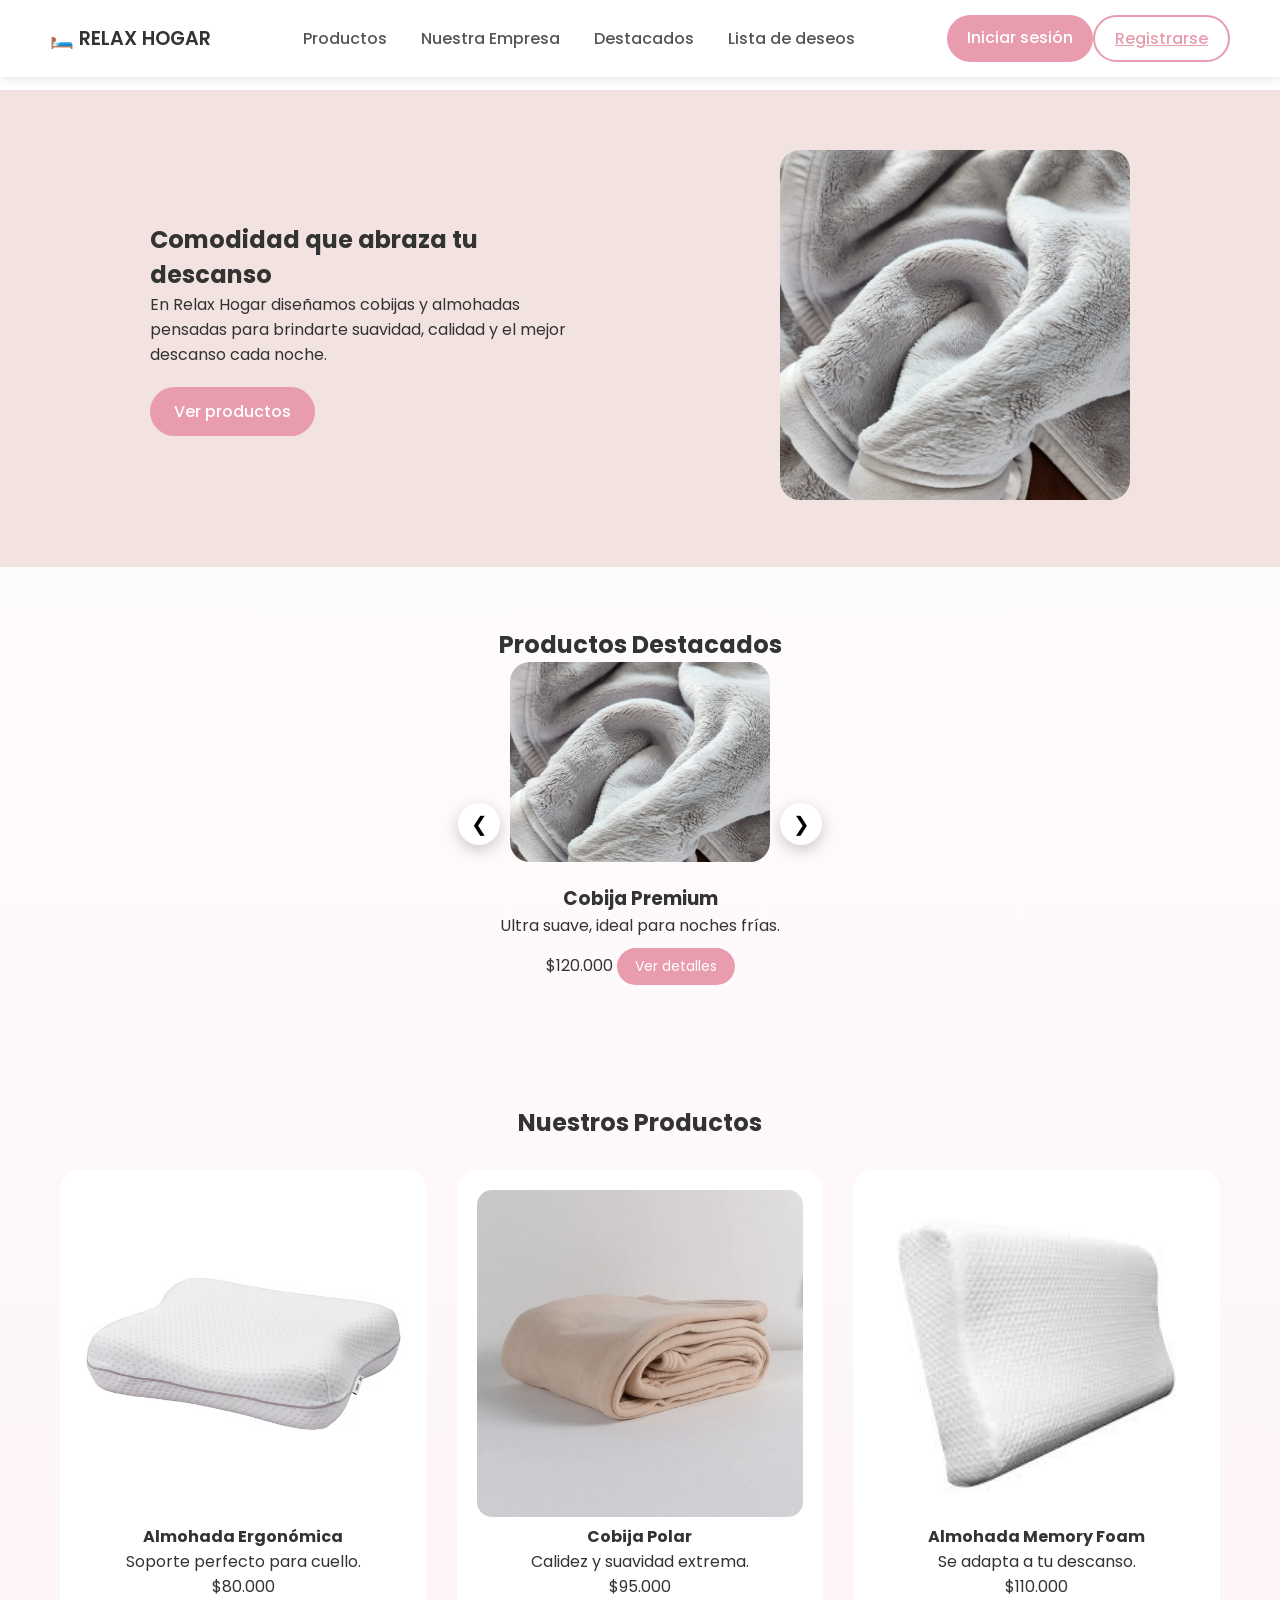
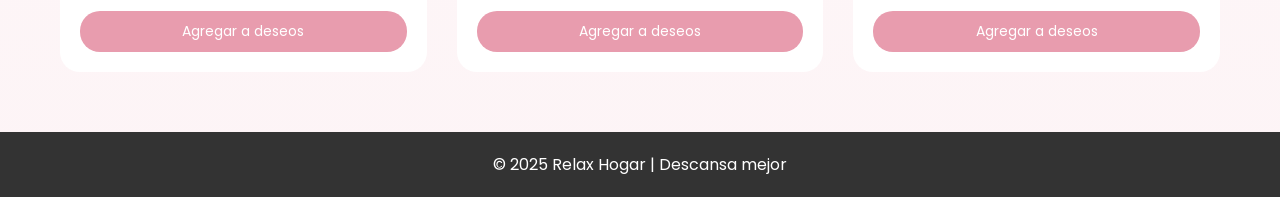
==== HTML/index.html @ 5785ba80 "Primer Commit" ====
<!DOCTYPE html>
<html lang="es">
<head>
    <meta charset="UTF-8">
    <meta name="viewport" content="width=device-width, initial-scale=1.0">
    <title>Relax Hogar | Cobijas & Almohadas</title>

    <link rel="stylesheet" href="../CSS/style.css">
    <link href="https://fonts.googleapis.com/css2?family=Poppins:wght@300;400;600&display=swap" rel="stylesheet">
</head>
<body>

<header class="header">
    <div class="logo">
        <span class="icono">🛏️</span>
        <span>RELAX HOGAR</span>
    </div>

    <nav>
        <a href="#productos">Productos</a>
        <a href="#nosotros">Nuestra Empresa</a>
        <a href="#destacados">Destacados</a>
        <a href="listaDeseos.html">Lista de deseos</a>
    </nav>

<div class="cliente" id="clienteNav">
<div id="btnLogin">
    <a href="../HTML/login.html" class="btn">Iniciar sesión</a>
    <a href="../HTML/registro.html" class="btn-outline">Registrarse</a>
</div>

<div id="userSession" class="nav-sesion">
    <span id="nombreUsuario"></span>
    <button onclick="cerrarSesion()">Cerrar sesión</button>
</div>


</header>

<!-- HERO -->
<section id="nosotros" class="hero">
    <div class="hero-texto">
        <h1>Comodidad que abraza tu descanso</h1>
        <p>
            En Relax Hogar diseñamos cobijas y almohadas pensadas para brindarte
            suavidad, calidad y el mejor descanso cada noche.
        </p>
        <a href="#productos" class="btn-principal">Ver productos</a>
    </div>

    <div class="hero-img">
        <img src="../IMAGENES/WhatsApp_Image_2025-06-02_at_4.41.28_PM.webp" alt="Relax Hogar">
    </div>
</section>

<!-- PRODUCTOS DESTACADOS -->
<section id="destacados" class="productos-destacados">
    <h2>Productos Destacados</h2>

    <div class="carrusel">
        <button class="flecha" onclick="mover(-1)">❮</button>

        <div class="producto-activo">
            <img src="../IMAGENES/WhatsApp_Image_2025-06-02_at_4.41.28_PM.webp" alt="Cobija Premium">
            <div class="info">
                <h3>Cobija Premium</h3>
                <p>Ultra suave, ideal para noches frías.</p>
                <span>$120.000</span>
                <button>Ver detalles</button>
            </div>
        </div>

        <button class="flecha" onclick="mover(1)">❯</button>
    </div>
</section>

<!-- CATÁLOGO -->
<section id="productos" class="catalogo">
    <h2>Nuestros Productos</h2>

    <div class="grid">
        <div class="card">
            <img src="../IMAGENES/isranunkel-almohada-ergonomica-multiposicion__1268134_pe928636_s5.avif">
            <h4>Almohada Ergonómica</h4>
            <p>Soporte perfecto para cuello.</p>
            <span>$80.000</span>
            <button onclick="agregarDeseo(1)">Agregar a deseos</button>


        </div>

        <div class="card">
            <img src="../IMAGENES/7702704472673-1.webp">
            <h4>Cobija Polar</h4>
            <p>Calidez y suavidad extrema.</p>
            <span>$95.000</span>
           <button onclick="agregarDeseo(2)">Agregar a deseos</button>


        </div>

        <div class="card">
            <img src="../IMAGENES/images.jpg">
            <h4>Almohada Memory Foam</h4>
            <p>Se adapta a tu descanso.</p>
            <span>$110.000</span>
            <button onclick="agregarDeseo(3)">Agregar a deseos</button>


        </div>
</section>

<footer class="footer">
    <p>© 2025 Relax Hogar | Descansa mejor</p>
</footer>

<script src="../JS/productos.js"></script>
<script src="../JS/sesion.js"></script>

<script>
function agregarDeseo(id) {
    let lista = JSON.parse(localStorage.getItem("listaDeseos")) || [];

    const producto = productos.find(p => p.id === id);

    if (!producto) {
        alert("Producto no encontrado");
        return;
    }

    const existe = lista.some(p => p.id === id);

    if (existe) {
        alert("Este producto ya está en tu lista de deseos");
        return;
    }

    lista.push(producto);
    localStorage.setItem("listaDeseos", JSON.stringify(lista));

    alert("❤️ Producto agregado a tu lista de deseos");
}
</script>

<script>
const productos = [
    {
        id: 1,
        nombre: "Almohada Ergonómica",
        precio: 80000,
        imagen: "isranunkel-almohada-ergonomica-multiposicion__1268134_pe928636_s5.avif"
    },
    {
        id: 2,
        nombre: "Cobija Polar",
        precio: 95000,
        imagen: "7702704472673-1.webp"
    },
    {
        id: 3,
        nombre: "Almohada Memory Foam",
        precio: 110000,
        imagen: "images.jpg"
    }
];
</script>
</body>
</html>
---- CSS/style.css ----
:root {
    --principal: #e89cae;
    --principal-hover: #d87c93;
    --fondo-suave: #fdf4f6;
    --texto: #333;
    --blanco: #fff;
    --oscuro: #222;
}
* {
    margin: 0;
    padding: 0;
    box-sizing: border-box;
    font-family: 'Poppins', sans-serif;
}

body {
    background: linear-gradient(180deg, #fff, var(--fondo-suave));
    color: var(--texto);
}


/* HEADER */
.header {
    position: fixed;
    top: 0;
    width: 100%;
    background: white;
    display: flex;
    justify-content: space-between;
    align-items: center;
    padding: 15px 50px;
    box-shadow: 0 2px 10px rgba(0,0,0,.1);
    z-index: 1000;
}

.logo {
    font-weight: 600;
    font-size: 1.2rem;
}

nav a {
    margin: 0 15px;
    text-decoration: none;
    color: #555;
    font-weight: 500;
}

nav a:hover {
    color: #e89cae;
}

/* BOTONES */
.btn,
.btn-principal {
    background: var(--principal);
    color: white;
    padding: 10px 20px;
    border-radius: 25px;
    text-decoration: none;
    border: none;
    cursor: pointer;
    font-weight: 500;
    transition: all 0.3s ease;
}

.btn:hover,
.btn-principal:hover {
    background: var(--principal-hover);
    transform: translateY(-2px);
}

/* Botón contorno */
.btn-outline {
    border: 2px solid var(--principal);
    background: transparent;
    color: var(--principal);
    padding: 9px 20px;
    border-radius: 25px;
    font-weight: 500;
    cursor: pointer;
    transition: all 0.3s ease;
}

.btn-outline:hover {
    background: var(--principal);
    color: white;
}


/* HERO */
.hero {
    margin-top: 90px;
    display: flex;
    align-items: center;
    justify-content: space-around;
    padding: 60px;
    background: #f3e3e0;
}

.hero-texto {
    max-width: 450px;
    animation: fadeIn 1s ease;
}

.hero-img img {
    width: 350px;
    border-radius: 20px;
}

/* PRODUCTOS */
.productos-destacados, .catalogo {
    padding: 60px;
    text-align: center;
}

.carrusel {
    display: flex;
    justify-content: center;
    align-items: center;
}

.producto-activo img {
    width: 260px;
    height: 200px;              /* 👈 limita el tamaño */
    object-fit: cover;          /* 👈 recorta sin deformar */
    border-radius: 20px;
    margin-bottom: 15px;
}

.grid {
    display: grid;
    grid-template-columns: repeat(auto-fit, minmax(250px,1fr));
    gap: 30px;
    margin-top: 30px;
}

.card {
    background: white;
    padding: 20px;
    border-radius: 20px;
    transition: all .3s;
}

.card:hover {
    transform: translateY(-10px);
    box-shadow: 0 10px 25px rgba(0,0,0,.15);
}

.card img {
    width: 100%;
    border-radius: 15px;
}

.footer {
    background: #333;
    color: white;
    text-align: center;
    padding: 20px;
}

/* ANIMACIÓN */
@keyframes fadeIn {
    from { opacity: 0; transform: translateY(20px); }
    to { opacity: 1; transform: translateY(0); }
}
.btn-principal {
    background: #e89cae;
    color: white;
    padding: 12px 24px;
    border-radius: 25px;
    text-decoration: none;
    display: inline-block;
    margin-top: 20px; /* 👈 baja el botón */
}
.nav-sesion {
    display: none;
    align-items: center;
    gap: 12px;
}

.nav-sesion span {
    font-weight: 600;
    color: #5c2bbf;
}

.nav-sesion button {
    padding: 6px 14px;
    border: none;
    border-radius: 14px;
    background-color: #e89cae;
    color: white;
    cursor: pointer;
    font-size: 13px;
}
.nav-buttons {
    display: flex;
    align-items: center;
    gap: 15px;
}

/* SESIÓN */
.user-session {
    display: none;
    align-items: center;
    gap: 12px;
}

.user-session span {
    font-weight: bold;
    color: #5c2bbf;
}

.user-session button {
    padding: 6px 12px;
    border: none;
    border-radius: 12px;
    background: #e89cae;
    color: white;
    cursor: pointer;
    font-size: 13px;
}
.card button {
    margin-top: 12px;
    width: 100%;
    background: var(--principal);
    color: white;
    border: none;
    padding: 10px;
    border-radius: 20px;
    font-size: 14px;
    cursor: pointer;
    transition: all 0.3s ease;
}

.card button:hover {
    background: var(--principal-hover);
    transform: scale(1.03);
}
.nav-sesion span {
    background: var(--fondo-suave);
    padding: 6px 14px;
    border-radius: 20px;
    font-size: 14px;
}
.producto-activo button {
    margin-top: 10px;
    background: var(--principal);
    color: white;
    border: none;
    padding: 8px 18px;
    border-radius: 20px;
    cursor: pointer;
    font-size: 14px;
    transition: all 0.3s ease;
}

.producto-activo button:hover {
    background: var(--principal-hover);
    transform: translateY(-2px);
}
.flecha {
    background: white;
    border: none;
    width: 42px;
    height: 42px;
    border-radius: 50%;
    font-size: 20px;
    cursor: pointer;
    box-shadow: 0 5px 15px rgba(0,0,0,0.2);
    transition: all 0.3s ease;
}

.flecha:hover {
    background: #e89cae;
    color: white;
    transform: translateY(-2px);
}

.flecha:active {
    transform: scale(0.95);
}

/* CONTENEDOR DEL PRODUCTO ACTIVO */
.producto-activo {
    text-align: center;
    animation: aparecer 0.5s ease;
}

.producto-activo img,
.producto-activo .info {
    transition: all 0.6s cubic-bezier(0.4, 0, 0.2, 1);
}


/* ANIMACIÓN DE ENTRADA */
@keyframes aparecer {
    from {
        opacity: 0;
        transform: translateY(20px);
    }
    to {
        opacity: 1;
        transform: translateY(0);
    }
}
/* PRODUCTO ACTIVO */
.producto-activo {
    position: relative;
    text-align: center;
}

/* IMAGEN – efecto premium */
.producto-activo img {
    transition: filter 0.4s ease, box-shadow 0.4s ease;
}

/* Hover sutil (no zoom) */
.producto-activo:hover img {
    filter: brightness(1.05);
    box-shadow: 0 20px 40px rgba(0,0,0,0.18);
}
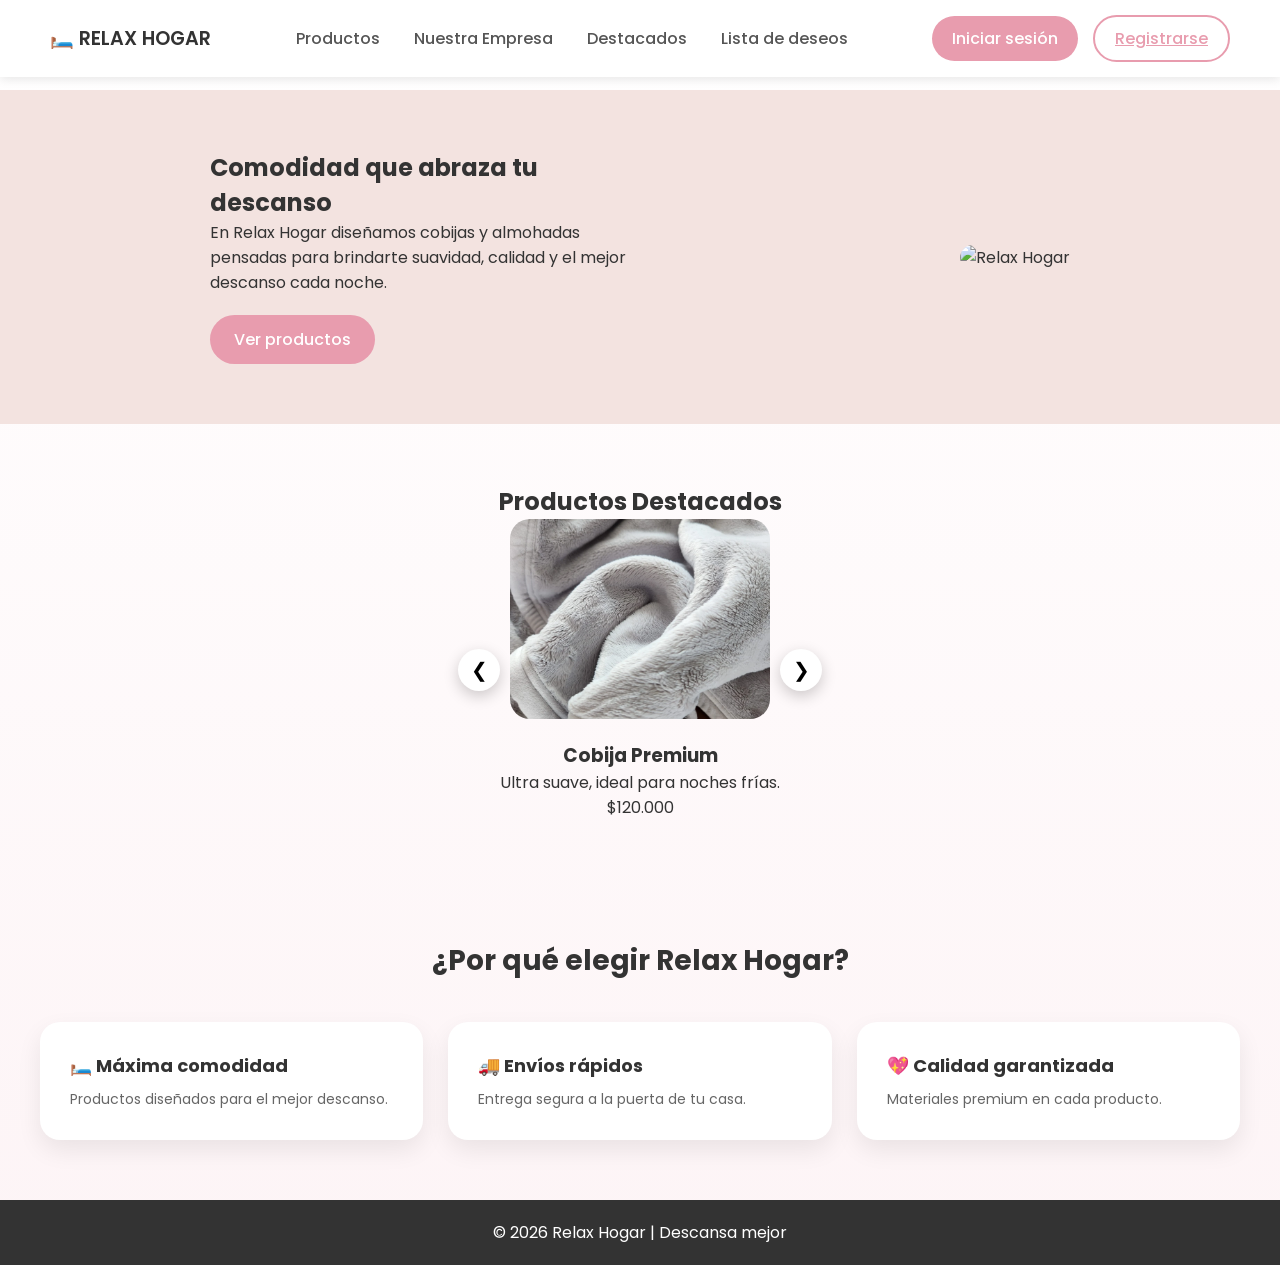
==== commit 4a371926: "Nuevos html" ====
--- a/HTML/index.html
+++ b/HTML/index.html
@@ -1,168 +1,219 @@
-<!DOCTYPE html>
-<html lang="es">
-<head>
-    <meta charset="UTF-8">
-    <meta name="viewport" content="width=device-width, initial-scale=1.0">
-    <title>Relax Hogar | Cobijas & Almohadas</title>
-
-    <link rel="stylesheet" href="../CSS/style.css">
-    <link href="https://fonts.googleapis.com/css2?family=Poppins:wght@300;400;600&display=swap" rel="stylesheet">
-</head>
-<body>
-
-<header class="header">
-    <div class="logo">
-        <span class="icono">🛏️</span>
-        <span>RELAX HOGAR</span>
-    </div>
-
-    <nav>
-        <a href="#productos">Productos</a>
-        <a href="#nosotros">Nuestra Empresa</a>
-        <a href="#destacados">Destacados</a>
-        <a href="listaDeseos.html">Lista de deseos</a>
-    </nav>
-
-<div class="cliente" id="clienteNav">
-<div id="btnLogin">
-    <a href="../HTML/login.html" class="btn">Iniciar sesión</a>
-    <a href="../HTML/registro.html" class="btn-outline">Registrarse</a>
-</div>
-
-<div id="userSession" class="nav-sesion">
-    <span id="nombreUsuario"></span>
-    <button onclick="cerrarSesion()">Cerrar sesión</button>
-</div>
-
-
-</header>
-
-<!-- HERO -->
-<section id="nosotros" class="hero">
-    <div class="hero-texto">
-        <h1>Comodidad que abraza tu descanso</h1>
-        <p>
-            En Relax Hogar diseñamos cobijas y almohadas pensadas para brindarte
-            suavidad, calidad y el mejor descanso cada noche.
-        </p>
-        <a href="#productos" class="btn-principal">Ver productos</a>
-    </div>
-
-    <div class="hero-img">
-        <img src="../IMAGENES/WhatsApp_Image_2025-06-02_at_4.41.28_PM.webp" alt="Relax Hogar">
-    </div>
-</section>
-
-<!-- PRODUCTOS DESTACADOS -->
-<section id="destacados" class="productos-destacados">
-    <h2>Productos Destacados</h2>
-
-    <div class="carrusel">
-        <button class="flecha" onclick="mover(-1)">❮</button>
-
-        <div class="producto-activo">
-            <img src="../IMAGENES/WhatsApp_Image_2025-06-02_at_4.41.28_PM.webp" alt="Cobija Premium">
-            <div class="info">
-                <h3>Cobija Premium</h3>
-                <p>Ultra suave, ideal para noches frías.</p>
-                <span>$120.000</span>
-                <button>Ver detalles</button>
-            </div>
-        </div>
-
-        <button class="flecha" onclick="mover(1)">❯</button>
-    </div>
-</section>
-
-<!-- CATÁLOGO -->
-<section id="productos" class="catalogo">
-    <h2>Nuestros Productos</h2>
-
-    <div class="grid">
-        <div class="card">
-            <img src="../IMAGENES/isranunkel-almohada-ergonomica-multiposicion__1268134_pe928636_s5.avif">
-            <h4>Almohada Ergonómica</h4>
-            <p>Soporte perfecto para cuello.</p>
-            <span>$80.000</span>
-            <button onclick="agregarDeseo(1)">Agregar a deseos</button>
-
-
-        </div>
-
-        <div class="card">
-            <img src="../IMAGENES/7702704472673-1.webp">
-            <h4>Cobija Polar</h4>
-            <p>Calidez y suavidad extrema.</p>
-            <span>$95.000</span>
-           <button onclick="agregarDeseo(2)">Agregar a deseos</button>
-
-
-        </div>
-
-        <div class="card">
-            <img src="../IMAGENES/images.jpg">
-            <h4>Almohada Memory Foam</h4>
-            <p>Se adapta a tu descanso.</p>
-            <span>$110.000</span>
-            <button onclick="agregarDeseo(3)">Agregar a deseos</button>
-
-
-        </div>
-</section>
-
-<footer class="footer">
-    <p>© 2025 Relax Hogar | Descansa mejor</p>
-</footer>
-
-<script src="../JS/productos.js"></script>
-<script src="../JS/sesion.js"></script>
-
-<script>
-function agregarDeseo(id) {
-    let lista = JSON.parse(localStorage.getItem("listaDeseos")) || [];
-
-    const producto = productos.find(p => p.id === id);
-
-    if (!producto) {
-        alert("Producto no encontrado");
-        return;
-    }
-
-    const existe = lista.some(p => p.id === id);
-
-    if (existe) {
-        alert("Este producto ya está en tu lista de deseos");
-        return;
-    }
-
-    lista.push(producto);
-    localStorage.setItem("listaDeseos", JSON.stringify(lista));
-
-    alert("❤️ Producto agregado a tu lista de deseos");
-}
-</script>
-
-<script>
-const productos = [
-    {
-        id: 1,
-        nombre: "Almohada Ergonómica",
-        precio: 80000,
-        imagen: "isranunkel-almohada-ergonomica-multiposicion__1268134_pe928636_s5.avif"
-    },
-    {
-        id: 2,
-        nombre: "Cobija Polar",
-        precio: 95000,
-        imagen: "7702704472673-1.webp"
-    },
-    {
-        id: 3,
-        nombre: "Almohada Memory Foam",
-        precio: 110000,
-        imagen: "images.jpg"
-    }
-];
-</script>
-</body>
-</html>
+<!DOCTYPE html>
+<html lang="es">
+<head>
+    <meta charset="UTF-8">
+    <meta name="viewport" content="width=device-width, initial-scale=1.0">
+    <title>Relax Hogar | Cobijas & Almohadas</title>
+
+    <link rel="stylesheet" href="../CSS/style.css">
+    <link href="https://fonts.googleapis.com/css2?family=Poppins:wght@300;400;600&display=swap" rel="stylesheet">
+</head>
+<body>
+
+<header class="header">
+    <div class="logo">
+        <span class="icono">🛏️</span>
+        <span>RELAX HOGAR</span>
+    </div>
+
+    <nav>
+        <a href="../HTML/productos.html">Productos</a>
+        <a href="../PROGRAMAS/nosotros.php">Nuestra Empresa</a>
+        <a href="#destacados">Destacados</a>
+        <a href="/Proyecto/HTML/listaDeseos.html">Lista de deseos</a>
+    </nav>
+
+    <div class="cliente" id="clienteNav">
+
+        <div id="btnLogin" class="nav-buttons">
+            <a href="../HTML/login.html" class="btn">Iniciar sesión</a>
+            <a href="../HTML/registro.html" class="btn-outline">Registrarse</a>
+        </div>
+    
+<div id="userSession" class="nav-sesion">
+
+    <div class="perfil-nav" onclick="irPerfil()" style="cursor:pointer;">
+        <img id="fotoNav" src="../IMAGENES/default.png">
+        <span id="nombreUsuario"></span>
+    </div>
+
+    <button class="btn" onclick="cerrarSesion()">Cerrar sesión</button>
+</div>
+    
+    </div>
+</header>
+
+<!-- HERO -->
+<section id="nosotros" class="hero">
+    <div class="hero-texto">
+        <h1>Comodidad que abraza tu descanso</h1>
+        <p>
+            En Relax Hogar diseñamos cobijas y almohadas pensadas para brindarte
+            suavidad, calidad y el mejor descanso cada noche.
+        </p>
+<a href="productos.html" class="btn-principal" style="z-index:10; position:relative;">
+    Ver productos
+</a>
+    </div>
+
+    <div class="hero-img">
+        <img src="../IMAGENES/sheep_5.jpg" alt="Relax Hogar">
+    </div>
+</section>
+
+<!-- PRODUCTOS DESTACADOS -->
+<section id="destacados" class="productos-destacados">
+    <h2>Productos Destacados</h2>
+
+    <div class="carrusel">
+        <button class="flecha" onclick="mover(-1)">❮</button>
+
+        <div class="producto-activo">
+            <img src="../IMAGENES/WhatsApp_Image_2025-06-02_at_4.41.28_PM.webp" alt="Cobija Premium">
+            <div class="info">
+                <h3>Cobija Premium</h3>
+                <p>Ultra suave, ideal para noches frías.</p>
+                <span>$120.000</span>
+            </div>
+        </div>
+
+
+        <button class="flecha" onclick="mover(1)">❯</button>
+    </div>
+</section>
+<!-- CATÁLOGO -->
+<!--<section id="productos" class="catalogo">
+    <h2>Nuestros Productos</h2>
+
+    <div class="grid">
+        <div class="card">
+            <img src="../IMAGENES/isranunkel-almohada-ergonomica-multiposicion__1268134_pe928636_s5.avif">
+            <h4>Almohada Ergonómica</h4>
+            <p>Soporte perfecto para cuello.</p>
+            <span>$80.000</span>
+            <button onclick="agregarDeseo(1)">Agregar a deseos</button>
+
+
+        </div>
+
+        <div class="card">
+            <img src="../IMAGENES/7702704472673-1.webp">
+            <h4>Cobija Polar</h4>
+            <p>Calidez y suavidad extrema.</p>
+            <span>$95.000</span>
+           <button onclick="agregarDeseo(2)">Agregar a deseos</button>
+
+
+        </div>
+
+        <div class="card">
+            <img src="../IMAGENES/images.jpg">
+            <h4>Almohada Memory Foam</h4>
+            <p>Se adapta a tu descanso.</p>
+            <span>$110.000</span>
+            <button onclick="agregarDeseo(3)">Agregar a deseos</button>
+
+
+        </div>
+</section>
+-->
+<section class="beneficios">
+    <h2>¿Por qué elegir Relax Hogar?</h2>
+
+    <div class="grid">
+        <div class="card">
+            <h4>🛏️ Máxima comodidad</h4>
+            <p>Productos diseñados para el mejor descanso.</p>
+        </div>
+
+        <div class="card">
+            <h4>🚚 Envíos rápidos</h4>
+            <p>Entrega segura a la puerta de tu casa.</p>
+        </div>
+
+        <div class="card">
+            <h4>💖 Calidad garantizada</h4>
+            <p>Materiales premium en cada producto.</p>
+        </div>
+    </div>
+</section>
+
+<footer class="footer">
+    <p>© 2026 Relax Hogar | Descansa mejor</p>
+</footer>
+
+
+<script src="../JS/sesion.js"></script>
+
+<script>
+function agregarDeseo(id) {
+    let lista = JSON.parse(localStorage.getItem("listaDeseos")) || [];
+
+    const producto = productos.find(p => p.id === id);
+
+    if (!producto) {
+        alert("Producto no encontrado");
+        return;
+    }
+
+    const existe = lista.some(p => p.id === id);
+
+    if (existe) {
+        alert("Este producto ya está en tu lista de deseos");
+        return;
+    }
+
+    lista.push(producto);
+    localStorage.setItem("listaDeseos", JSON.stringify(lista));
+
+    alert("❤️ Producto agregado a tu lista de deseos");
+}
+</script>
+<script>
+const destacados = [
+    {
+        nombre: "Cobija Premium",
+        descripcion: "Ultra suave, ideal para noches frías.",
+        precio: "$120.000",
+        imagen: "../IMAGENES/WhatsApp_Image_2025-06-02_at_4.41.28_PM.webp"
+    },
+    {
+        nombre: "Cobija Polar",
+        descripcion: "Calidez y suavidad extrema.",
+        precio: "$95.000",
+        imagen: "../IMAGENES/7702704472673-1.webp"
+    },
+    {
+        nombre: "Almohada Memory Foam",
+        descripcion: "Se adapta a tu descanso.",
+        precio: "$110.000",
+        imagen: "../IMAGENES/images.jpg"
+    }
+];
+
+let indice = 0;
+
+function mover(direccion) {
+
+    const contenedor = document.querySelector(".producto-activo");
+    const img = contenedor.querySelector("img");
+    const titulo = contenedor.querySelector("h3");
+    const texto = contenedor.querySelector("p");
+    const precio = contenedor.querySelector("span");
+
+    indice += direccion;
+
+    if (indice < 0) indice = destacados.length - 1;
+    if (indice >= destacados.length) indice = 0;
+
+    const producto = destacados[indice];
+
+    img.src = producto.imagen;
+    titulo.textContent = producto.nombre;
+    texto.textContent = producto.descripcion;
+    precio.textContent = producto.precio;
+}
+</script>
+<script src="../JS/sesion.js"></script>
+</body>
+</html>
--- a/CSS/style.css
+++ b/CSS/style.css
@@ -1,321 +1,396 @@
-:root {
-    --principal: #e89cae;
-    --principal-hover: #d87c93;
-    --fondo-suave: #fdf4f6;
-    --texto: #333;
-    --blanco: #fff;
-    --oscuro: #222;
-}
-* {
-    margin: 0;
-    padding: 0;
-    box-sizing: border-box;
-    font-family: 'Poppins', sans-serif;
-}
-
-body {
-    background: linear-gradient(180deg, #fff, var(--fondo-suave));
-    color: var(--texto);
-}
-
-
-/* HEADER */
-.header {
-    position: fixed;
-    top: 0;
-    width: 100%;
-    background: white;
-    display: flex;
-    justify-content: space-between;
-    align-items: center;
-    padding: 15px 50px;
-    box-shadow: 0 2px 10px rgba(0,0,0,.1);
-    z-index: 1000;
-}
-
-.logo {
-    font-weight: 600;
-    font-size: 1.2rem;
-}
-
-nav a {
-    margin: 0 15px;
-    text-decoration: none;
-    color: #555;
-    font-weight: 500;
-}
-
-nav a:hover {
-    color: #e89cae;
-}
-
-/* BOTONES */
-.btn,
-.btn-principal {
-    background: var(--principal);
-    color: white;
-    padding: 10px 20px;
-    border-radius: 25px;
-    text-decoration: none;
-    border: none;
-    cursor: pointer;
-    font-weight: 500;
-    transition: all 0.3s ease;
-}
-
-.btn:hover,
-.btn-principal:hover {
-    background: var(--principal-hover);
-    transform: translateY(-2px);
-}
-
-/* Botón contorno */
-.btn-outline {
-    border: 2px solid var(--principal);
-    background: transparent;
-    color: var(--principal);
-    padding: 9px 20px;
-    border-radius: 25px;
-    font-weight: 500;
-    cursor: pointer;
-    transition: all 0.3s ease;
-}
-
-.btn-outline:hover {
-    background: var(--principal);
-    color: white;
-}
-
-
-/* HERO */
-.hero {
-    margin-top: 90px;
-    display: flex;
-    align-items: center;
-    justify-content: space-around;
-    padding: 60px;
-    background: #f3e3e0;
-}
-
-.hero-texto {
-    max-width: 450px;
-    animation: fadeIn 1s ease;
-}
-
-.hero-img img {
-    width: 350px;
-    border-radius: 20px;
-}
-
-/* PRODUCTOS */
-.productos-destacados, .catalogo {
-    padding: 60px;
-    text-align: center;
-}
-
-.carrusel {
-    display: flex;
-    justify-content: center;
-    align-items: center;
-}
-
-.producto-activo img {
-    width: 260px;
-    height: 200px;              /* 👈 limita el tamaño */
-    object-fit: cover;          /* 👈 recorta sin deformar */
-    border-radius: 20px;
-    margin-bottom: 15px;
-}
-
-.grid {
-    display: grid;
-    grid-template-columns: repeat(auto-fit, minmax(250px,1fr));
-    gap: 30px;
-    margin-top: 30px;
-}
-
-.card {
-    background: white;
-    padding: 20px;
-    border-radius: 20px;
-    transition: all .3s;
-}
-
-.card:hover {
-    transform: translateY(-10px);
-    box-shadow: 0 10px 25px rgba(0,0,0,.15);
-}
-
-.card img {
-    width: 100%;
-    border-radius: 15px;
-}
-
-.footer {
-    background: #333;
-    color: white;
-    text-align: center;
-    padding: 20px;
-}
-
-/* ANIMACIÓN */
-@keyframes fadeIn {
-    from { opacity: 0; transform: translateY(20px); }
-    to { opacity: 1; transform: translateY(0); }
-}
-.btn-principal {
-    background: #e89cae;
-    color: white;
-    padding: 12px 24px;
-    border-radius: 25px;
-    text-decoration: none;
-    display: inline-block;
-    margin-top: 20px; /* 👈 baja el botón */
-}
-.nav-sesion {
-    display: none;
-    align-items: center;
-    gap: 12px;
-}
-
-.nav-sesion span {
-    font-weight: 600;
-    color: #5c2bbf;
-}
-
-.nav-sesion button {
-    padding: 6px 14px;
-    border: none;
-    border-radius: 14px;
-    background-color: #e89cae;
-    color: white;
-    cursor: pointer;
-    font-size: 13px;
-}
-.nav-buttons {
-    display: flex;
-    align-items: center;
-    gap: 15px;
-}
-
-/* SESIÓN */
-.user-session {
-    display: none;
-    align-items: center;
-    gap: 12px;
-}
-
-.user-session span {
-    font-weight: bold;
-    color: #5c2bbf;
-}
-
-.user-session button {
-    padding: 6px 12px;
-    border: none;
-    border-radius: 12px;
-    background: #e89cae;
-    color: white;
-    cursor: pointer;
-    font-size: 13px;
-}
-.card button {
-    margin-top: 12px;
-    width: 100%;
-    background: var(--principal);
-    color: white;
-    border: none;
-    padding: 10px;
-    border-radius: 20px;
-    font-size: 14px;
-    cursor: pointer;
-    transition: all 0.3s ease;
-}
-
-.card button:hover {
-    background: var(--principal-hover);
-    transform: scale(1.03);
-}
-.nav-sesion span {
-    background: var(--fondo-suave);
-    padding: 6px 14px;
-    border-radius: 20px;
-    font-size: 14px;
-}
-.producto-activo button {
-    margin-top: 10px;
-    background: var(--principal);
-    color: white;
-    border: none;
-    padding: 8px 18px;
-    border-radius: 20px;
-    cursor: pointer;
-    font-size: 14px;
-    transition: all 0.3s ease;
-}
-
-.producto-activo button:hover {
-    background: var(--principal-hover);
-    transform: translateY(-2px);
-}
-.flecha {
-    background: white;
-    border: none;
-    width: 42px;
-    height: 42px;
-    border-radius: 50%;
-    font-size: 20px;
-    cursor: pointer;
-    box-shadow: 0 5px 15px rgba(0,0,0,0.2);
-    transition: all 0.3s ease;
-}
-
-.flecha:hover {
-    background: #e89cae;
-    color: white;
-    transform: translateY(-2px);
-}
-
-.flecha:active {
-    transform: scale(0.95);
-}
-
-/* CONTENEDOR DEL PRODUCTO ACTIVO */
-.producto-activo {
-    text-align: center;
-    animation: aparecer 0.5s ease;
-}
-
-.producto-activo img,
-.producto-activo .info {
-    transition: all 0.6s cubic-bezier(0.4, 0, 0.2, 1);
-}
-
-
-/* ANIMACIÓN DE ENTRADA */
-@keyframes aparecer {
-    from {
-        opacity: 0;
-        transform: translateY(20px);
-    }
-    to {
-        opacity: 1;
-        transform: translateY(0);
-    }
-}
-/* PRODUCTO ACTIVO */
-.producto-activo {
-    position: relative;
-    text-align: center;
-}
-
-/* IMAGEN – efecto premium */
-.producto-activo img {
-    transition: filter 0.4s ease, box-shadow 0.4s ease;
-}
-
-/* Hover sutil (no zoom) */
-.producto-activo:hover img {
-    filter: brightness(1.05);
-    box-shadow: 0 20px 40px rgba(0,0,0,0.18);
-}
+:root {
+    --principal: #e89cae;
+    --principal-hover: #d87c93;
+    --fondo-suave: #fdf4f6;
+    --texto: #333;
+    --blanco: #fff;
+    --oscuro: #222;
+}
+* {
+    margin: 0;
+    padding: 0;
+    box-sizing: border-box;
+    font-family: 'Poppins', sans-serif;
+}
+
+body {
+    background: linear-gradient(180deg, #fff, var(--fondo-suave));
+    color: var(--texto);
+}
+
+
+/* HEADER */
+.header {
+    position: fixed;
+    top: 0;
+    width: 100%;
+    background: white;
+    display: flex;
+    justify-content: space-between;
+    align-items: center;
+    padding: 15px 50px;
+    box-shadow: 0 2px 10px rgba(0,0,0,.1);
+    z-index: 1000;
+}
+
+.logo {
+    font-weight: 600;
+    font-size: 1.2rem;
+}
+
+nav a {
+    margin: 0 15px;
+    text-decoration: none;
+    color: #555;
+    font-weight: 500;
+}
+
+nav a:hover {
+    color: #e89cae;
+}
+
+/* BOTONES */
+.btn,
+.btn-principal {
+    background: var(--principal);
+    color: white;
+    padding: 10px 20px;
+    border-radius: 25px;
+    text-decoration: none;
+    border: none;
+    cursor: pointer;
+    font-weight: 500;
+    transition: all 0.3s ease;
+}
+
+.btn:hover,
+.btn-principal:hover {
+    background: var(--principal-hover);
+    transform: translateY(-2px);
+}
+
+/* Botón contorno */
+.btn-outline {
+    border: 2px solid var(--principal);
+    background: transparent;
+    color: var(--principal);
+    padding: 9px 20px;
+    border-radius: 25px;
+    font-weight: 500;
+    cursor: pointer;
+    transition: all 0.3s ease;
+}
+
+.btn-outline:hover {
+    background: var(--principal);
+    color: white;
+}
+
+
+/* HERO */
+.hero {
+    margin-top: 90px;
+    display: flex;
+    align-items: center;
+    justify-content: space-around;
+    padding: 60px;
+    background: #f3e3e0;
+}
+
+.hero-texto {
+    max-width: 450px;
+    animation: fadeIn 1s ease;
+}
+
+.hero-img img {
+    width: 350px;
+    border-radius: 20px;
+}
+
+/* PRODUCTOS */
+.productos-destacados, .catalogo {
+    padding: 60px;
+    text-align: center;
+}
+
+.carrusel {
+    display: flex;
+    justify-content: center;
+    align-items: center;
+}
+
+.producto-activo img {
+    width: 260px;
+    height: 200px;             
+    object-fit: cover;        
+    border-radius: 20px;
+    margin-bottom: 15px;
+}
+
+.grid {
+    display: grid;
+    grid-template-columns: repeat(auto-fit, minmax(250px,1fr));
+    gap: 30px;
+    margin-top: 30px;
+}
+
+.card {
+    background: white;
+    padding: 20px;
+    border-radius: 20px;
+    transition: all .3s;
+}
+
+.card:hover {
+    transform: translateY(-10px);
+    box-shadow: 0 10px 25px rgba(0,0,0,.15);
+}
+
+.card img {
+    width: 100%;
+    border-radius: 15px;
+}
+
+.footer {
+    background: #333;
+    color: white;
+    text-align: center;
+    padding: 20px;
+}
+
+/* ANIMACIÓN */
+@keyframes fadeIn {
+    from { opacity: 0; transform: translateY(20px); }
+    to { opacity: 1; transform: translateY(0); }
+}
+.btn-principal {
+    background: #e89cae;
+    color: white;
+    padding: 12px 24px;
+    border-radius: 25px;
+    text-decoration: none;
+    display: inline-block;
+    margin-top: 20px; /* 👈 baja el botón */
+}
+.nav-sesion {
+    display: none;
+    align-items: center;
+    gap: 12px;
+}
+
+.nav-sesion span {
+    font-weight: 600;
+    color: #5c2bbf;
+}
+.nav-sesion button {
+    padding: 6px 14px;
+    border: none;
+    border-radius: 14px;
+    background-color: #e89cae;
+    color: white;
+    cursor: pointer;
+    font-size: 13px;
+}
+.nav-buttons {
+    display: flex;
+    align-items: center;
+    gap: 15px;
+}
+
+/* SESIÓN */
+.user-session {
+    display: none;
+    align-items: center;
+    gap: 12px;
+}
+
+.user-session span {
+    font-weight: bold;
+    color: #5c2bbf;
+}
+
+.user-session button {
+    padding: 6px 12px;
+    border: none;
+    border-radius: 12px;
+    background: #e89cae;
+    color: white;
+    cursor: pointer;
+    font-size: 13px;
+}
+.card button {
+    margin-top: 12px;
+    width: 100%;
+    background: var(--principal);
+    color: white;
+    border: none;
+    padding: 10px;
+    border-radius: 20px;
+    font-size: 14px;
+    cursor: pointer;
+    transition: all 0.3s ease;
+}
+
+.card button:hover {
+    background: var(--principal-hover);
+    transform: scale(1.03);
+}
+.nav-sesion span {
+    background: var(--fondo-suave);
+    padding: 6px 14px;
+    border-radius: 20px;
+    font-size: 14px;
+}
+.producto-activo button {
+    margin-top: 10px;
+    background: var(--principal);
+    color: white;
+    border: none;
+    padding: 8px 18px;
+    border-radius: 20px;
+    cursor: pointer;
+    font-size: 14px;
+    transition: all 0.3s ease;
+}
+
+.producto-activo button:hover {
+    background: var(--principal-hover);
+    transform: translateY(-2px);
+}
+.flecha {
+    background: white;
+    border: none;
+    width: 42px;
+    height: 42px;
+    border-radius: 50%;
+    font-size: 20px;
+    cursor: pointer;
+    box-shadow: 0 5px 15px rgba(0,0,0,0.2);
+    transition: all 0.3s ease;
+}
+
+.flecha:hover {
+    background: #e89cae;
+    color: white;
+    transform: translateY(-2px);
+}
+
+.flecha:active {
+    transform: scale(0.95);
+}
+
+/* CONTENEDOR DEL PRODUCTO ACTIVO */
+.producto-activo {
+    text-align: center;
+    animation: aparecer 0.5s ease;
+}
+
+.producto-activo img,
+.producto-activo .info {
+    transition: all 0.6s cubic-bezier(0.4, 0, 0.2, 1);
+}
+
+
+/* ANIMACIÓN DE ENTRADA */
+@keyframes aparecer {
+    from {
+        opacity: 0;
+        transform: translateY(20px);
+    }
+    to {
+        opacity: 1;
+        transform: translateY(0);
+    }
+}
+/* PRODUCTO ACTIVO */
+.producto-activo {
+    position: relative;
+    text-align: center;
+}
+
+/* IMAGEN – efecto premium */
+.producto-activo img {
+    transition: filter 0.4s ease, box-shadow 0.4s ease;
+}
+
+/* Hover sutil (no zoom) */
+.producto-activo:hover img {
+    filter: brightness(1.05);
+    box-shadow: 0 20px 40px rgba(0,0,0,0.18);
+}
+
+.beneficios {
+    padding: 60px 40px;
+    text-align: center;
+}
+
+.beneficios h2 {
+    font-size: 28px;
+    margin-bottom: 40px;
+}
+
+/* GRID */
+.beneficios .grid {
+    display: grid;
+    grid-template-columns: repeat(auto-fit, minmax(280px, 1fr));
+    gap: 25px;
+}
+
+
+.beneficios .card {
+    background: white;
+    padding: 30px;
+    border-radius: 20px;
+    box-shadow: 0 10px 25px rgba(0,0,0,.08);
+    transition: all 0.3s ease;
+    text-align: left;
+}
+
+/* ICONO */
+.beneficios .card h4 {
+    font-size: 18px;
+    margin-bottom: 10px;
+}
+
+/* TEXTO */
+.beneficios .card p {
+    color: #666;
+    font-size: 14px;
+}
+
+/* HOVER PRO */
+.beneficios .card:hover {
+    transform: translateY(-6px);
+    box-shadow: 0 15px 35px rgba(0,0,0,.15);
+}
+
+/* EFECTO BORDE SUAVE */
+.beneficios .card::before {
+    content: "";
+    position: absolute;
+    inset: 0;
+    border-radius: 20px;
+    padding: 2px;
+    background: linear-gradient(135deg, #e89cae, #f3b9c6);
+    -webkit-mask: linear-gradient(#fff 0 0) content-box, linear-gradient(#fff 0 0);
+    -webkit-mask-composite: xor;
+            mask-composite: exclude;
+    opacity: 0;
+    transition: .3s;
+}
+
+.beneficios .card:hover::before {
+    opacity: 1;
+}
+.perfil-nav{
+    display:flex;
+    align-items:center;
+    gap:10px;
+}
+
+.perfil-nav img{
+    width:35px;
+    height:35px;
+    border-radius:50%;
+    object-fit:cover;
+}
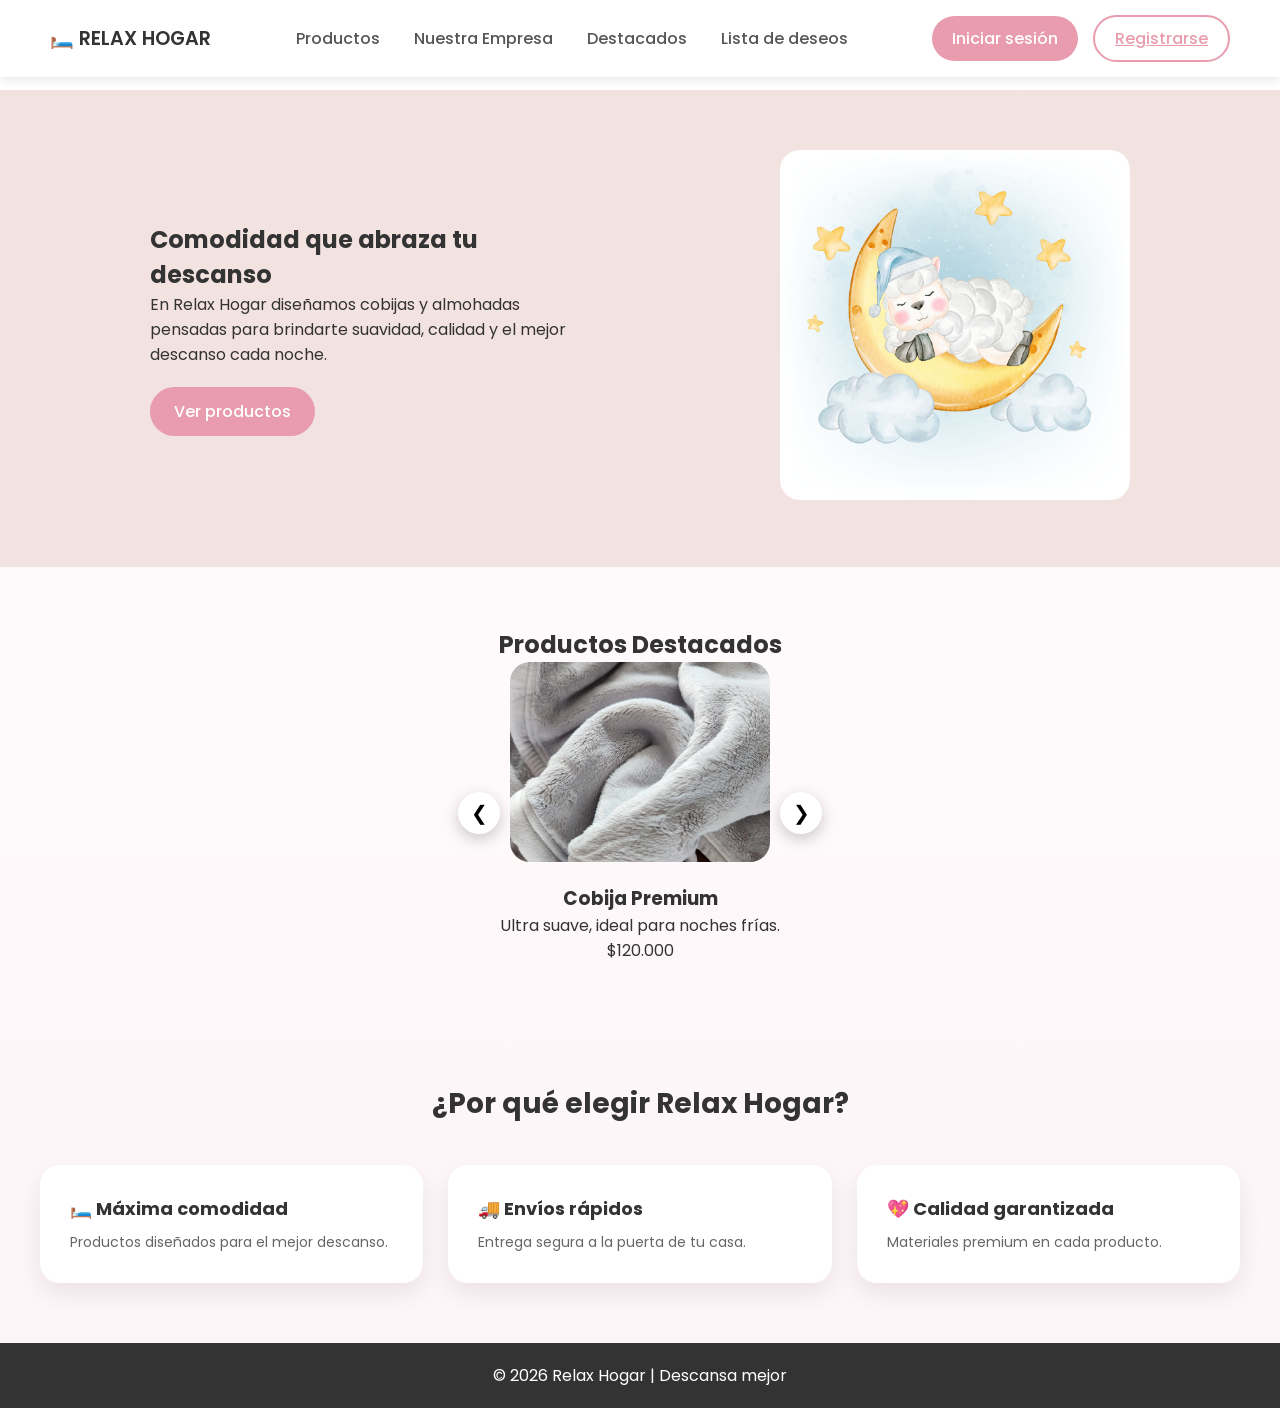
==== commit cccad43b: "Add files via upload" ====
--- a/HTML/index.html
+++ b/HTML/index.html
@@ -33,7 +33,7 @@
 <div id="userSession" class="nav-sesion">
 
     <div class="perfil-nav" onclick="irPerfil()" style="cursor:pointer;">
-        <img id="fotoNav" src="../IMAGENES/default.png">
+        <img id="fotoNav" src="../IMAGENES/icon-7797704_1280.png">
         <span id="nombreUsuario"></span>
     </div>
 
